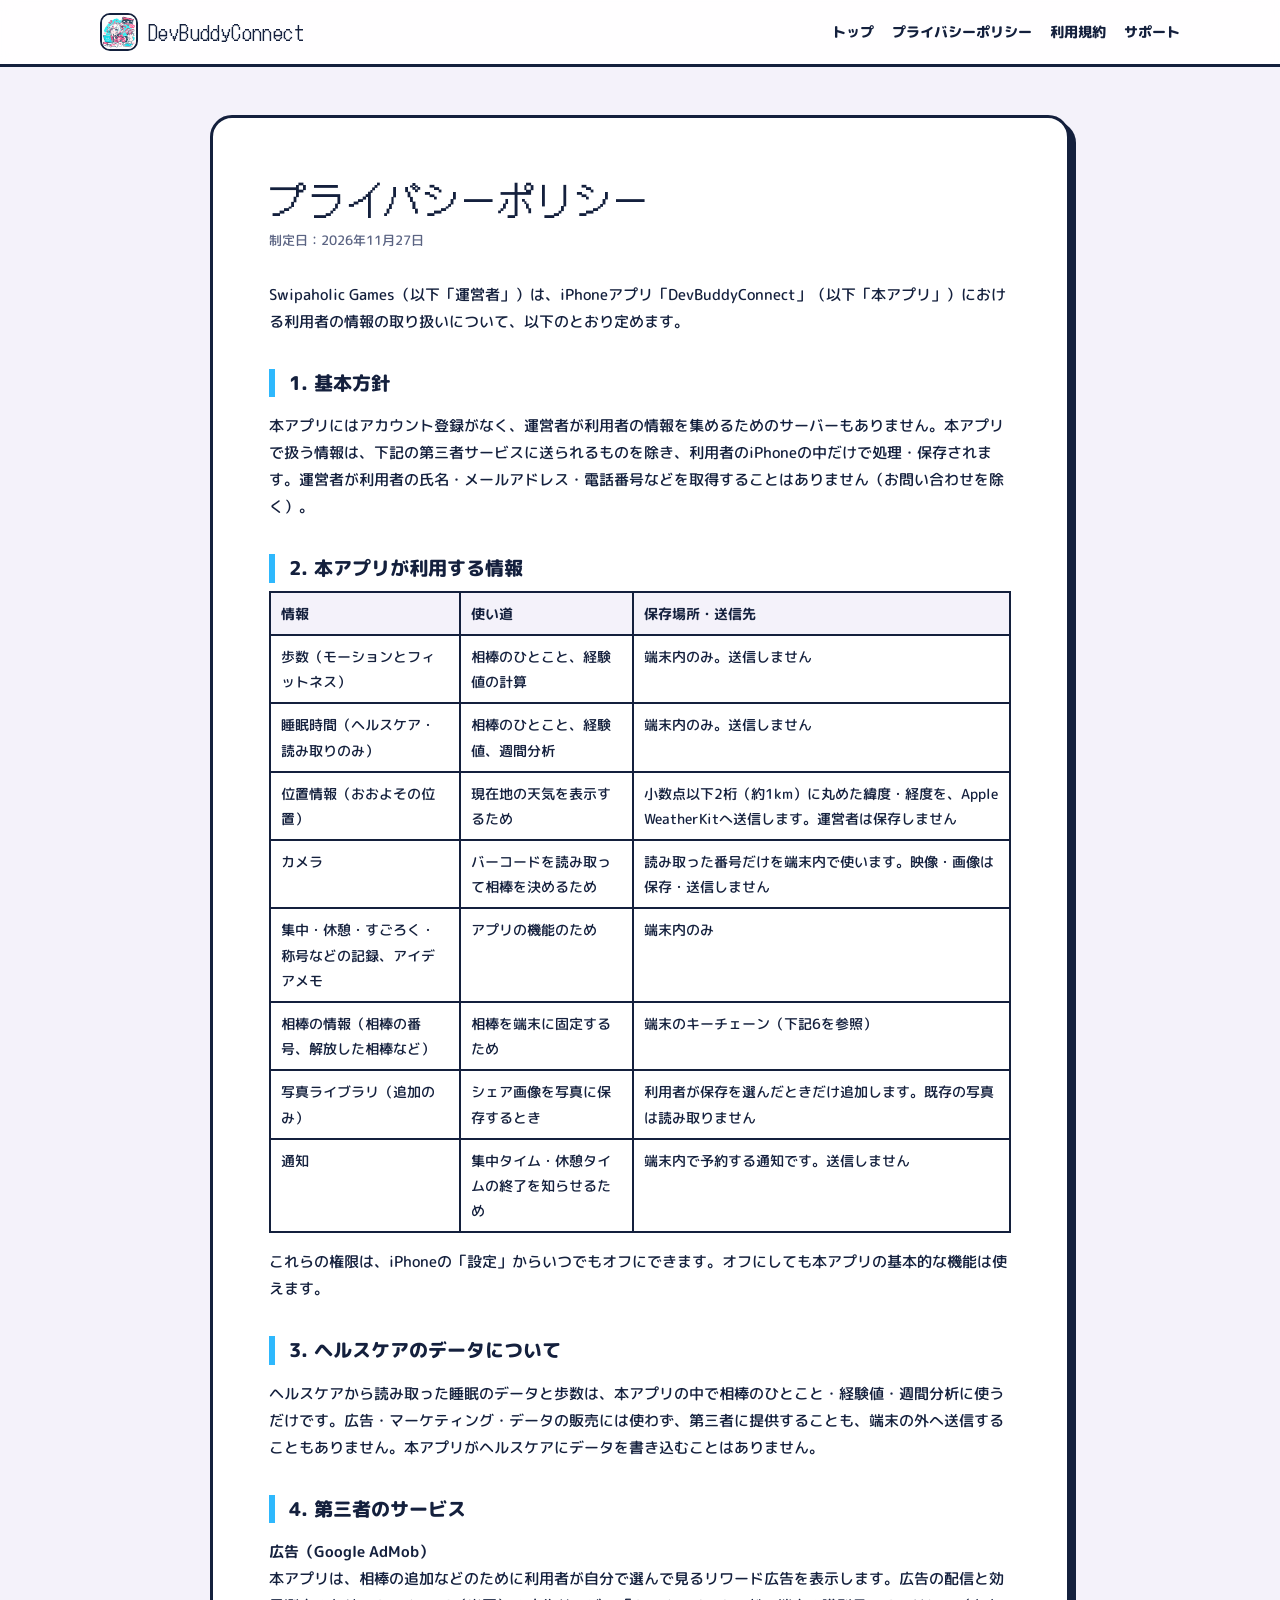
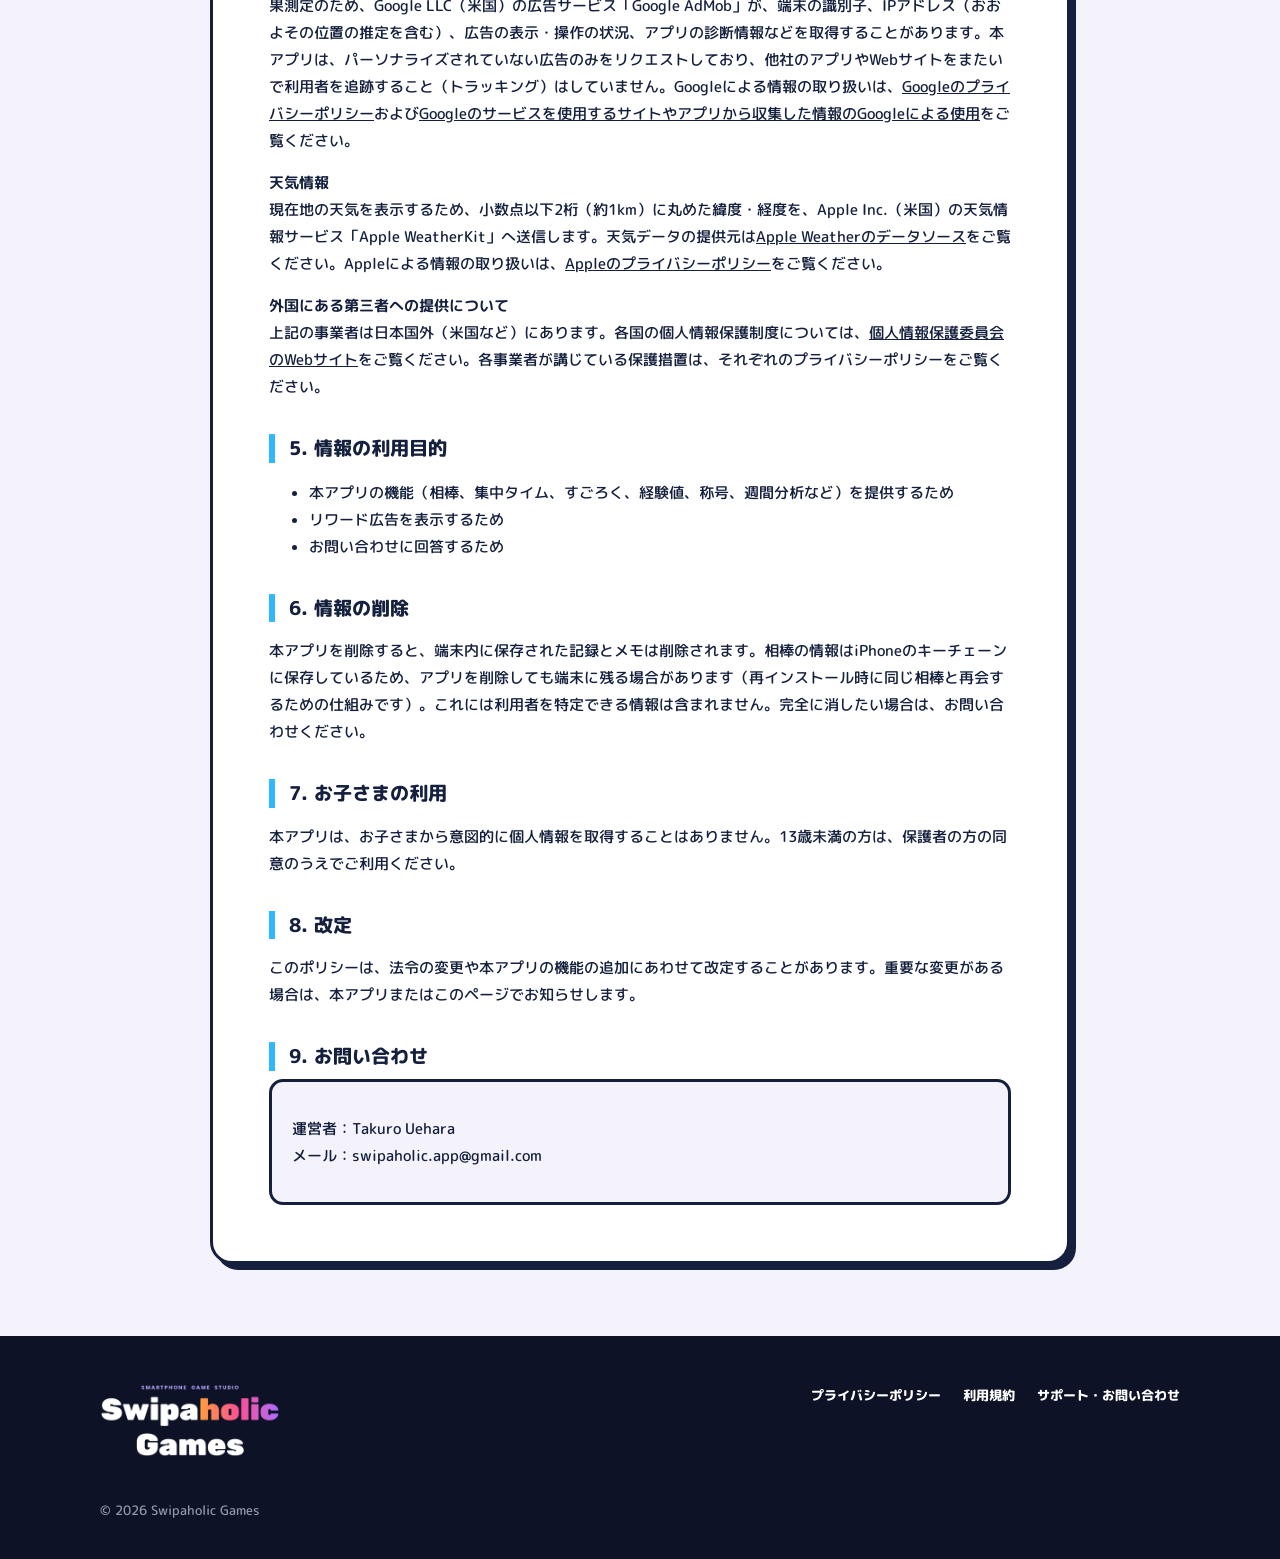
==== privacy.html @ 7793f8c8 "Add files via upload" ====
<!DOCTYPE html>
<html lang="ja">
<head>
<meta charset="utf-8">
<meta name="viewport" content="width=device-width, initial-scale=1">
<title>プライバシーポリシー｜DevBuddyConnect</title>
<meta name="robots" content="index,follow">
<link rel="icon" href="https://tttu732.github.io/devbuddyconnect/favicon.png">
<link rel="preconnect" href="https://fonts.googleapis.com">
<link rel="preconnect" href="https://fonts.gstatic.com" crossorigin>
<link href="https://fonts.googleapis.com/css2?family=DotGothic16&family=M+PLUS+Rounded+1c:wght@500;800&display=swap" rel="stylesheet">
<link rel="stylesheet" href="https://tttu732.github.io/devbuddyconnect/style.css">
</head>
<body>
<header class="site-header">
  <div class="wrap">
    <a class="brand" href="https://tttu732.github.io/devbuddyconnect/index.html"><img src="https://tttu732.github.io/devbuddyconnect/icon.png" alt="" width="256" height="256"><span>DevBuddyConnect</span></a>
    <nav class="nav"><a href="https://tttu732.github.io/devbuddyconnect/index.html">トップ</a><a href="https://tttu732.github.io/devbuddyconnect/privacy.html">プライバシーポリシー</a><a href="https://tttu732.github.io/devbuddyconnect/terms.html">利用規約</a><a href="https://tttu732.github.io/devbuddyconnect/support.html">サポート</a></nav>
  </div>
</header>
<main class="wrap">
<article class="doc">
<h1>プライバシーポリシー</h1>
<p class="updated">制定日：2026年11月27日</p>
<p>Swipaholic Games（以下「運営者」）は、iPhoneアプリ「DevBuddyConnect」（以下「本アプリ」）における利用者の情報の取り扱いについて、以下のとおり定めます。</p>

<h2>1. 基本方針</h2>
<p>本アプリにはアカウント登録がなく、運営者が利用者の情報を集めるためのサーバーもありません。本アプリで扱う情報は、下記の第三者サービスに送られるものを除き、利用者のiPhoneの中だけで処理・保存されます。運営者が利用者の氏名・メールアドレス・電話番号などを取得することはありません（お問い合わせを除く）。</p>

<h2>2. 本アプリが利用する情報</h2>
<table>
<tr><th>情報</th><th>使い道</th><th>保存場所・送信先</th></tr>
<tr><td>歩数（モーションとフィットネス）</td><td>相棒のひとこと、経験値の計算</td><td>端末内のみ。送信しません</td></tr>
<tr><td>睡眠時間（ヘルスケア・読み取りのみ）</td><td>相棒のひとこと、経験値、週間分析</td><td>端末内のみ。送信しません</td></tr>
<tr><td>位置情報（おおよその位置）</td><td>現在地の天気を表示するため</td><td>小数点以下2桁（約1km）に丸めた緯度・経度を、Apple WeatherKitへ送信します。運営者は保存しません</td></tr>
<tr><td>カメラ</td><td>バーコードを読み取って相棒を決めるため</td><td>読み取った番号だけを端末内で使います。映像・画像は保存・送信しません</td></tr>
<tr><td>集中・休憩・すごろく・称号などの記録、アイデアメモ</td><td>アプリの機能のため</td><td>端末内のみ</td></tr>
<tr><td>相棒の情報（相棒の番号、解放した相棒など）</td><td>相棒を端末に固定するため</td><td>端末のキーチェーン（下記6を参照）</td></tr>
<tr><td>写真ライブラリ（追加のみ）</td><td>シェア画像を写真に保存するとき</td><td>利用者が保存を選んだときだけ追加します。既存の写真は読み取りません</td></tr>
<tr><td>通知</td><td>集中タイム・休憩タイムの終了を知らせるため</td><td>端末内で予約する通知です。送信しません</td></tr>
</table>
<p>これらの権限は、iPhoneの「設定」からいつでもオフにできます。オフにしても本アプリの基本的な機能は使えます。</p>

<h2>3. ヘルスケアのデータについて</h2>
<p>ヘルスケアから読み取った睡眠のデータと歩数は、本アプリの中で相棒のひとこと・経験値・週間分析に使うだけです。広告・マーケティング・データの販売には使わず、第三者に提供することも、端末の外へ送信することもありません。本アプリがヘルスケアにデータを書き込むことはありません。</p>

<h2>4. 第三者のサービス</h2>
<p><strong>広告（Google AdMob）</strong><br>
本アプリは、相棒の追加などのために利用者が自分で選んで見るリワード広告を表示します。広告の配信と効果測定のため、Google LLC（米国）の広告サービス「Google AdMob」が、端末の識別子、IPアドレス（おおよその位置の推定を含む）、広告の表示・操作の状況、アプリの診断情報などを取得することがあります。本アプリは、パーソナライズされていない広告のみをリクエストしており、他社のアプリやWebサイトをまたいで利用者を追跡すること（トラッキング）はしていません。Googleによる情報の取り扱いは、<a href="https://policies.google.com/privacy?hl=ja" target="_blank" rel="noopener">Googleのプライバシーポリシー</a>および<a href="https://policies.google.com/technologies/partner-sites?hl=ja" target="_blank" rel="noopener">Googleのサービスを使用するサイトやアプリから収集した情報のGoogleによる使用</a>をご覧ください。</p>
<p><strong>天気情報</strong><br>
現在地の天気を表示するため、小数点以下2桁（約1km）に丸めた緯度・経度を、Apple Inc.（米国）の天気情報サービス「Apple WeatherKit」へ送信します。天気データの提供元は<a href="https://developer.apple.com/weatherkit/data-source-attribution/" target="_blank" rel="noopener">Apple Weatherのデータソース</a>をご覧ください。Appleによる情報の取り扱いは、<a href="https://www.apple.com/jp/legal/privacy/" target="_blank" rel="noopener">Appleのプライバシーポリシー</a>をご覧ください。</p>
<p><strong>外国にある第三者への提供について</strong><br>
上記の事業者は日本国外（米国など）にあります。各国の個人情報保護制度については、<a href="https://www.ppc.go.jp/personalinfo/legal/kaiseihogohou/#gaikoku" target="_blank" rel="noopener">個人情報保護委員会のWebサイト</a>をご覧ください。各事業者が講じている保護措置は、それぞれのプライバシーポリシーをご覧ください。</p>

<h2>5. 情報の利用目的</h2>
<ul>
<li>本アプリの機能（相棒、集中タイム、すごろく、経験値、称号、週間分析など）を提供するため</li>
<li>リワード広告を表示するため</li>
<li>お問い合わせに回答するため</li>
</ul>

<h2>6. 情報の削除</h2>
<p>本アプリを削除すると、端末内に保存された記録とメモは削除されます。相棒の情報はiPhoneのキーチェーンに保存しているため、アプリを削除しても端末に残る場合があります（再インストール時に同じ相棒と再会するための仕組みです）。これには利用者を特定できる情報は含まれません。完全に消したい場合は、お問い合わせください。</p>

<h2>7. お子さまの利用</h2>
<p>本アプリは、お子さまから意図的に個人情報を取得することはありません。13歳未満の方は、保護者の方の同意のうえでご利用ください。</p>

<h2>8. 改定</h2>
<p>このポリシーは、法令の変更や本アプリの機能の追加にあわせて改定することがあります。重要な変更がある場合は、本アプリまたはこのページでお知らせします。</p>

<h2>9. お問い合わせ</h2>
<div class="contact">
<p>運営者：Takuro Uehara<br>メール：swipaholic.app@gmail.com</p>
</div>
</article>
</main>
<footer class="site-footer">
  <div class="wrap">
    <img src="https://tttu732.github.io/devbuddyconnect/swipaholic.webp" alt="Swipaholic Games" width="400" height="164" class="studio-logo">
    <nav><a href="https://tttu732.github.io/devbuddyconnect/privacy.html">プライバシーポリシー</a><a href="https://tttu732.github.io/devbuddyconnect/terms.html">利用規約</a><a href="https://tttu732.github.io/devbuddyconnect/support.html">サポート・お問い合わせ</a></nav>
    <div class="copy">© 2026 Swipaholic Games</div>
  </div>
</footer>
</body>
</html>
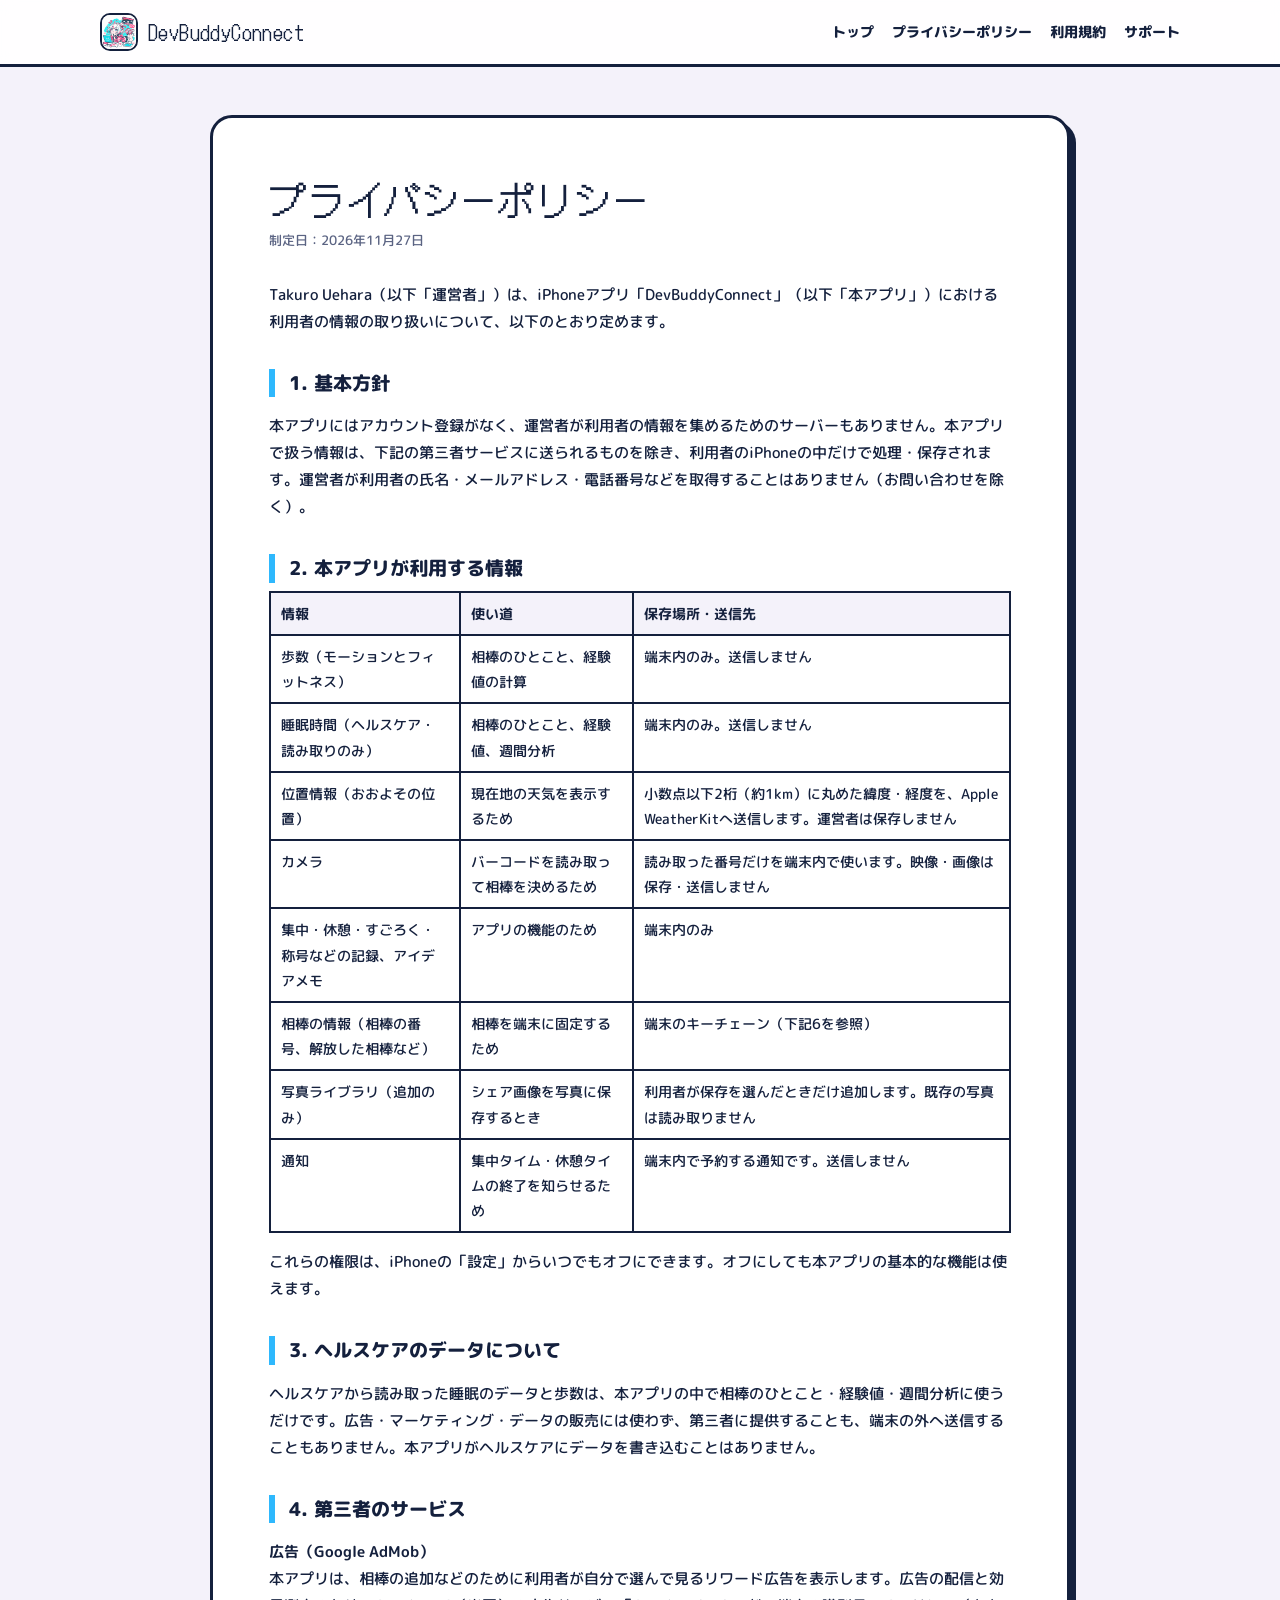
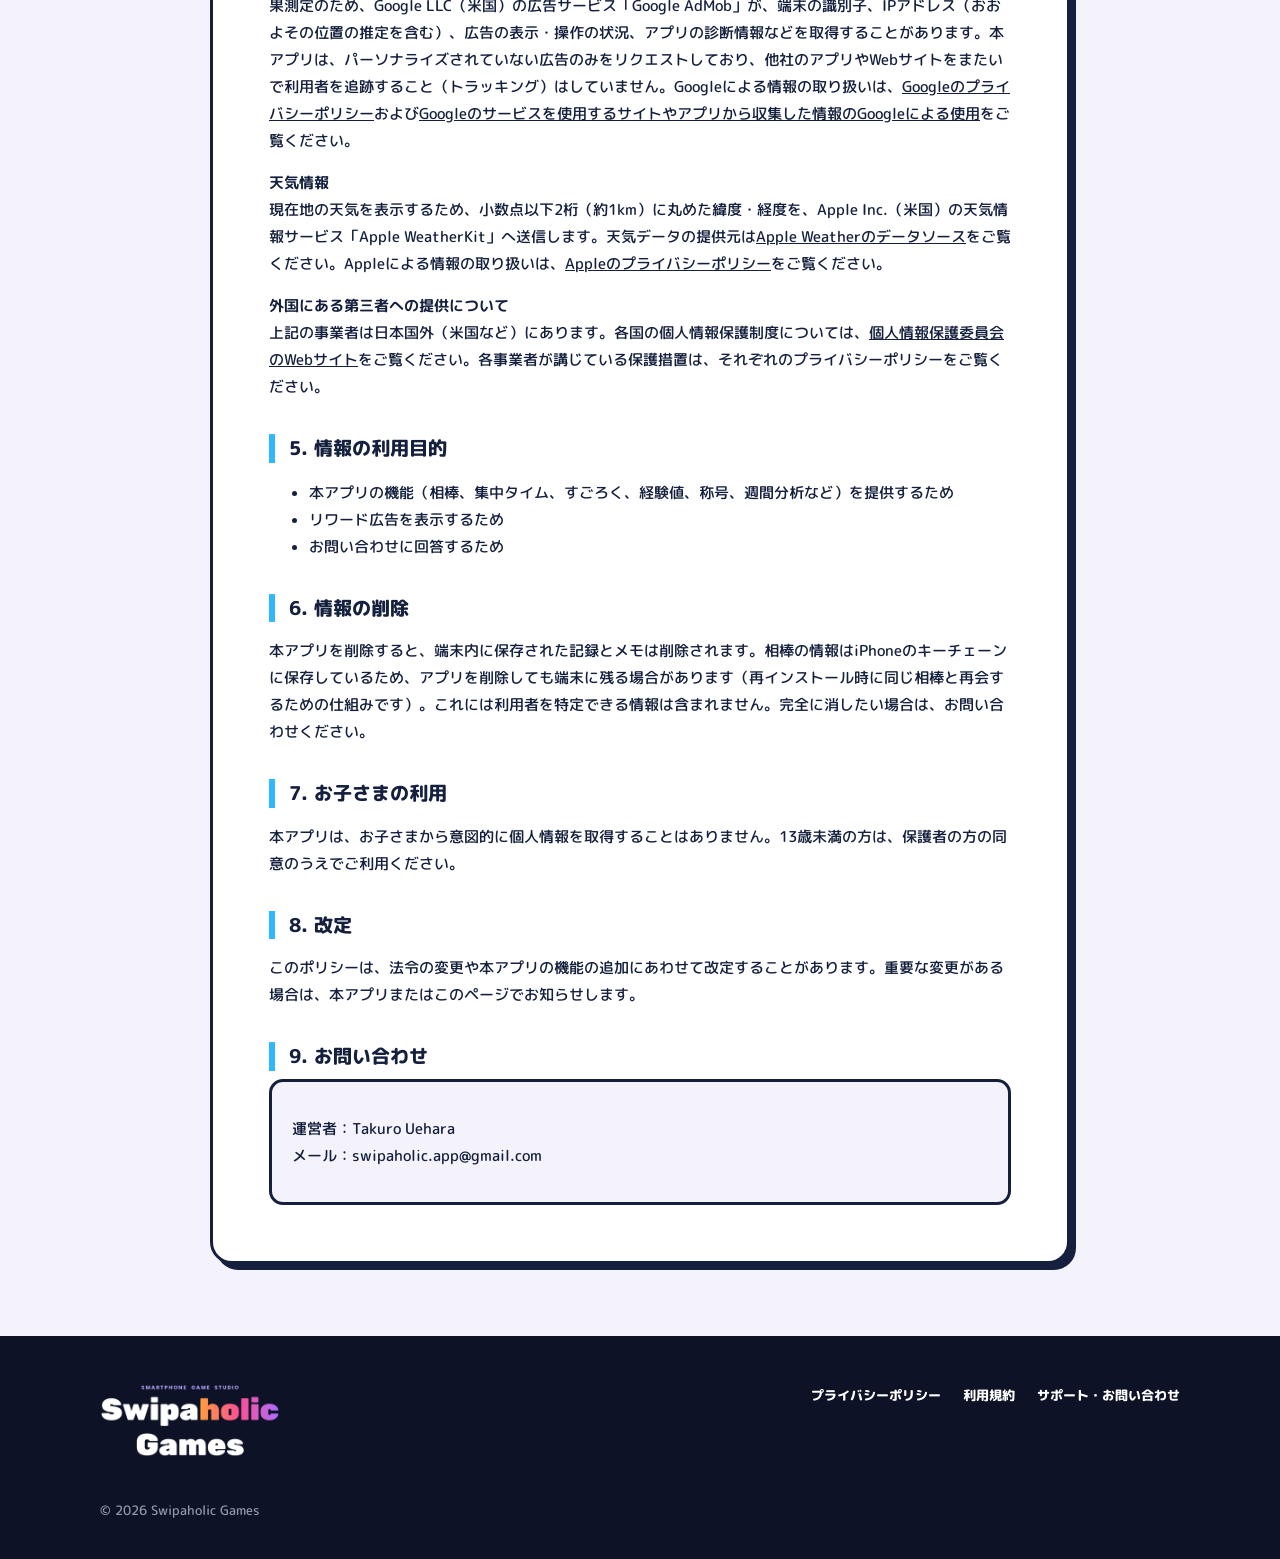
==== commit 1a07ce34: "Update operator name in privacy policy" ====
--- a/privacy.html
+++ b/privacy.html
@@ -22,7 +22,7 @@
 <article class="doc">
 <h1>プライバシーポリシー</h1>
 <p class="updated">制定日：2026年11月27日</p>
-<p>Swipaholic Games（以下「運営者」）は、iPhoneアプリ「DevBuddyConnect」（以下「本アプリ」）における利用者の情報の取り扱いについて、以下のとおり定めます。</p>
+<p>Takuro Uehara（以下「運営者」）は、iPhoneアプリ「DevBuddyConnect」（以下「本アプリ」）における利用者の情報の取り扱いについて、以下のとおり定めます。</p>
 
 <h2>1. 基本方針</h2>
 <p>本アプリにはアカウント登録がなく、運営者が利用者の情報を集めるためのサーバーもありません。本アプリで扱う情報は、下記の第三者サービスに送られるものを除き、利用者のiPhoneの中だけで処理・保存されます。運営者が利用者の氏名・メールアドレス・電話番号などを取得することはありません（お問い合わせを除く）。</p>
